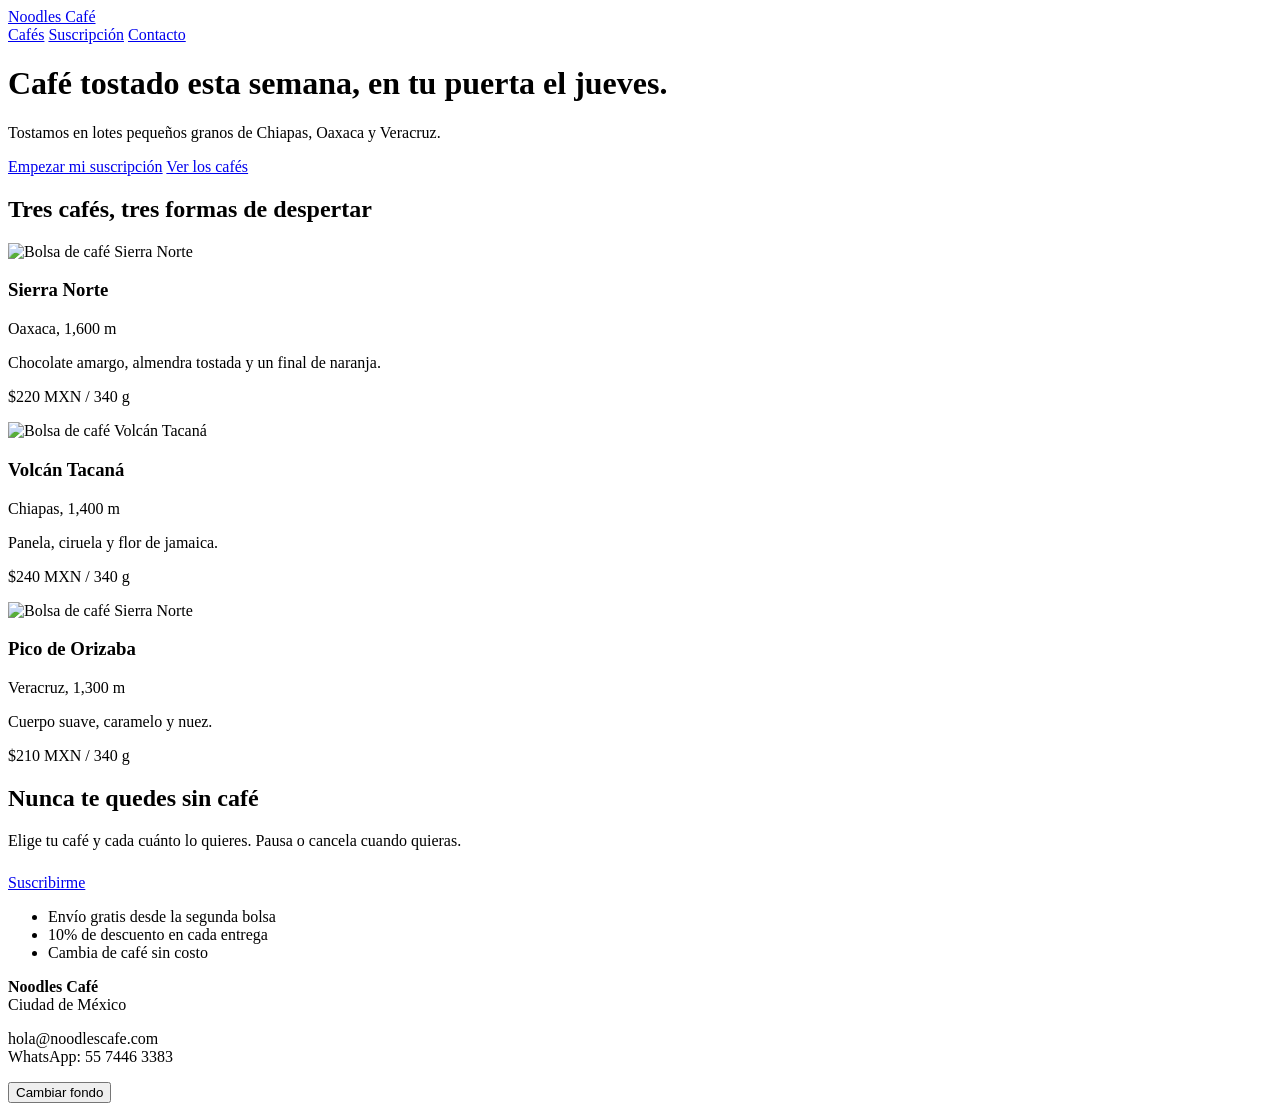
==== index.html @ 0515b0a8 "Add files via upload" ====
<!DOCTYPE html>
<html lang="es">
<head>
  <meta charset="UTF-8">
  <meta name="viewport" content="width=device-width, initial-scale=1">
  <title>Noodles Café</title>
  <!-- El orden importa: el último archivo gana si hay conflicto -->
  <link rel="stylesheet" href="css/base.css">
  <link rel="stylesheet" href="css/layout.css">
  <link rel="stylesheet" href="css/components.css">
  <link rel="stylesheet" href="css/responsive.css">
</head>
<body>
    <header>
  <div class="wrap">
    <a class="logo" href="#">Noodles Café</a>
    <nav aria-label="Principal">
      <a href="#cafes">Cafés</a>
      <a href="#suscripcion">Suscripción</a>
      <a href="#contacto">Contacto</a>
    </nav>
  </div>
</header>
<main>
  <div class="hero">
    <div class="wrap">
      <div>
        <h1>Café tostado esta semana, en tu puerta el jueves.</h1>
        <p>Tostamos en lotes pequeños granos de Chiapas, Oaxaca y Veracruz.</p>
        <a class="btn" href="#suscripcion">Empezar mi suscripción</a>
        <a class="btn ghost" href="#cafes">Ver los cafés</a>
      </div>
      <div class="bean" role="img" aria-label="Ilustración de un grano de café"></div>
    </div>
  </div>
    <section class="coffees" id="cafes">
    <div class="wrap">
      <h2>Tres cafés, tres formas de despertar</h2>
      <div class="grid">
        <article class="coffee">
          <img src="img/sierra-norte.jpg" alt="Bolsa de café Sierra Norte">
          <h3>Sierra Norte</h3>
          
          <p class="origin">Oaxaca, 1,600 m</p>
          <p>Chocolate amargo, almendra tostada y un final de naranja.</p>
          <p class="price">$220 MXN / 340 g</p>
        </article>
        <article class="coffee">
           <img src="img/volcan-tacana.jpg" alt="Bolsa de café Volcán Tacaná">
          <h3>Volcán Tacaná</h3>
          <p class="origin">Chiapas, 1,400 m</p>
          <p>Panela, ciruela y flor de jamaica.</p>
          <p class="price">$240 MXN / 340 g</p>
        </article>
        <article class="coffee">
           <img src="img/pico-orizaba.jpg" alt="Bolsa de café Sierra Norte">
          <h3>Pico de Orizaba</h3>
          <p class="origin">Veracruz, 1,300 m</p>
          <p>Cuerpo suave, caramelo y nuez.</p>
          <p class="price">$210 MXN / 340 g</p>
        </article>
      </div>
    </div>
  </section>
    <section class="subscribe" id="suscripcion">
    <div class="wrap">
      <div>
        <h2>Nunca te quedes sin café</h2>
        <p>Elige tu café y cada cuánto lo quieres. Pausa o cancela cuando quieras.</p>
        <p style="margin-top:1.5rem"><a class="btn" href="#contacto">Suscribirme</a></p>
      </div>
      <ul>
        <li>Envío gratis desde la segunda bolsa</li>
        <li>10% de descuento en cada entrega</li>
        <li>Cambia de café sin costo</li>
      </ul>
    </div>
  </section>
</main>
<footer id="contacto">
  <div class="wrap">
    <p><strong>Noodles Café</strong><br>Ciudad de México</p>
    <p>hola@noodlescafe.com<br>WhatsApp: 55 7446 3383</p>
  </div>
</footer>
<button id="modo">Cambiar fondo</button>

  <script src="js/main.js" defer></script>
</body>
</html>
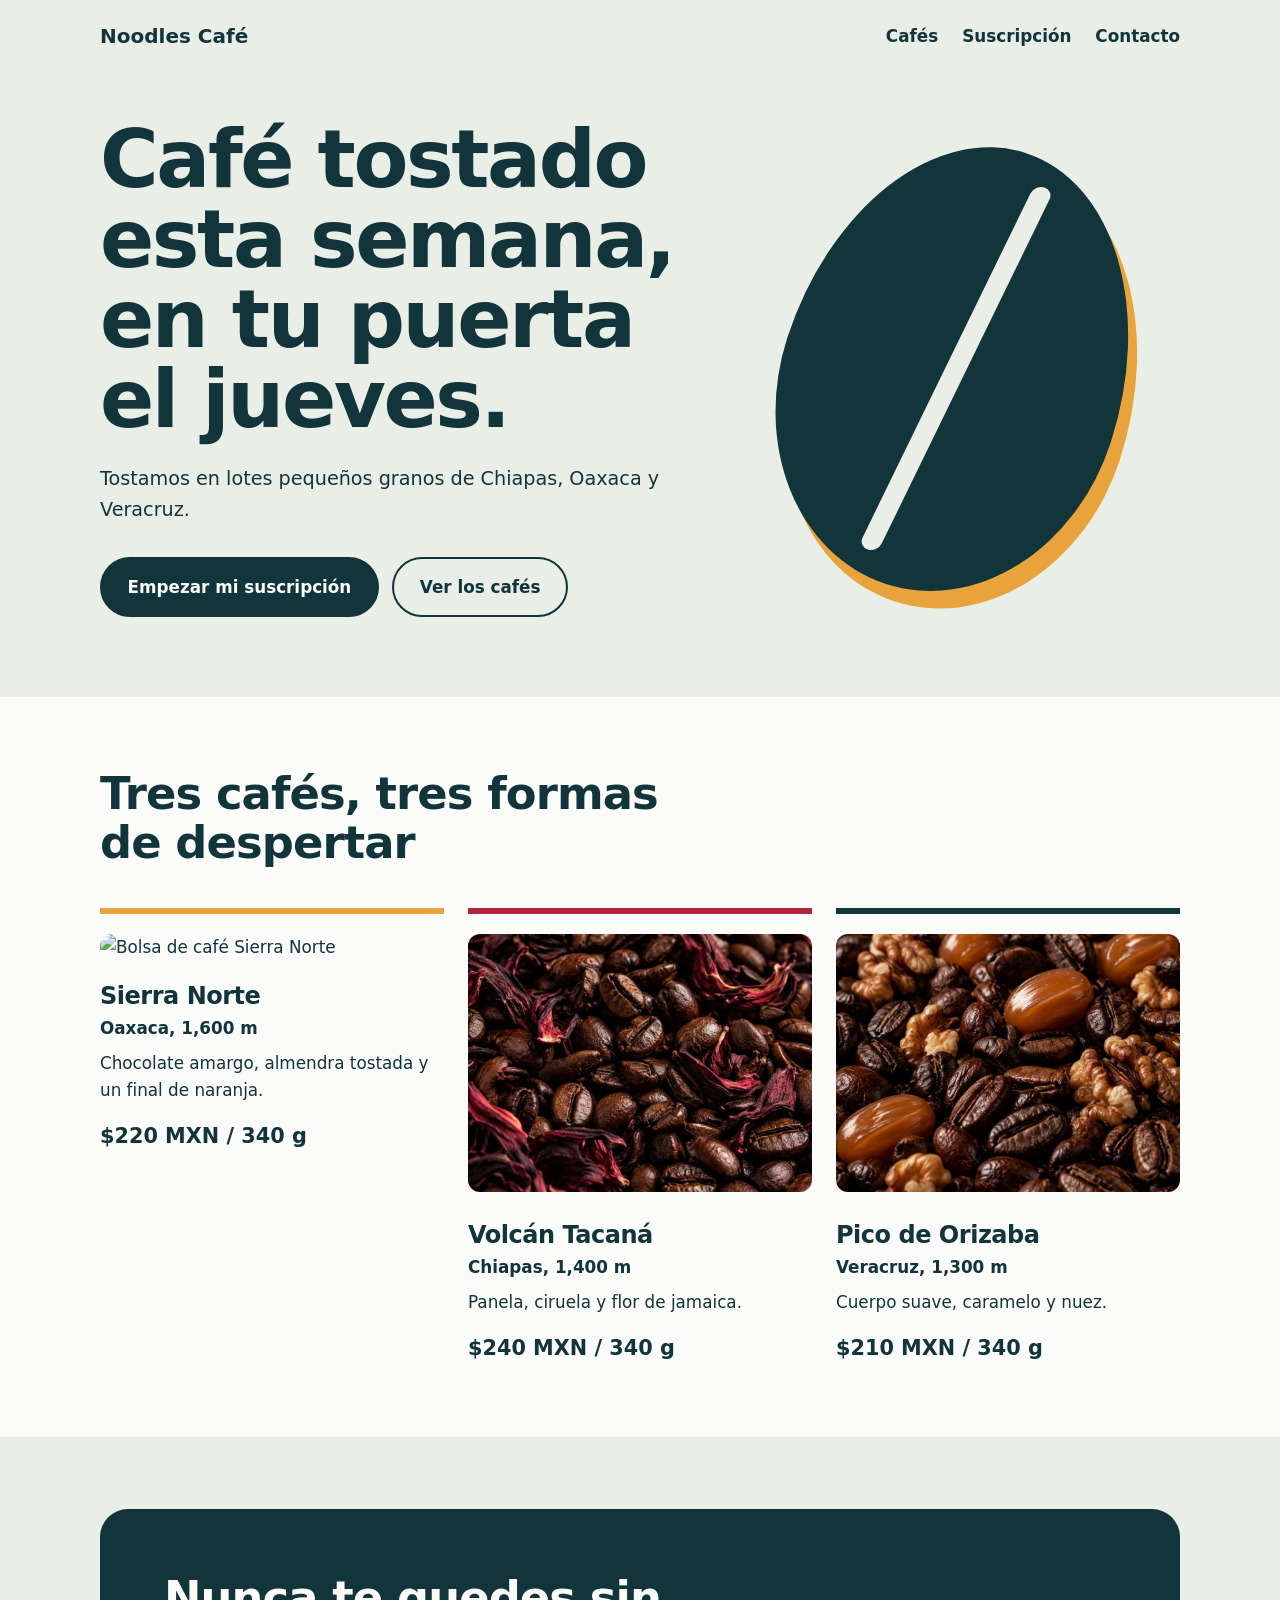
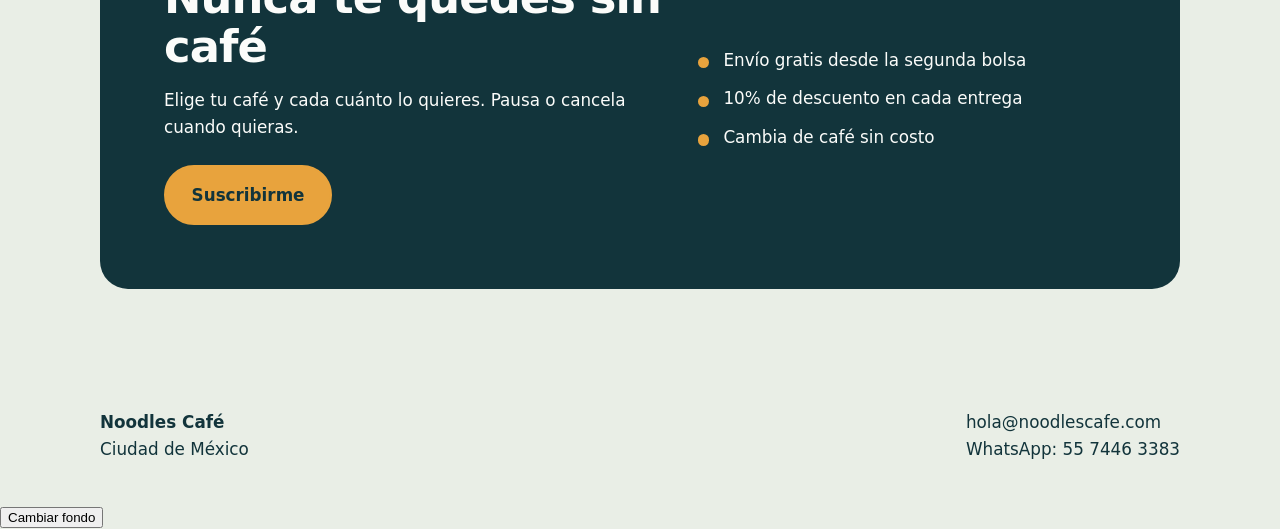
==== commit 70ac78bc: "Update index.html Editado por no poder agregar las carpetas" ====
--- a/index.html
+++ b/index.html
@@ -5,10 +5,10 @@
   <meta name="viewport" content="width=device-width, initial-scale=1">
   <title>Noodles Café</title>
   <!-- El orden importa: el último archivo gana si hay conflicto -->
-  <link rel="stylesheet" href="css/base.css">
-  <link rel="stylesheet" href="css/layout.css">
-  <link rel="stylesheet" href="css/components.css">
-  <link rel="stylesheet" href="css/responsive.css">
+  <link rel="stylesheet" href="base.css">
+  <link rel="stylesheet" href="layout.css">
+  <link rel="stylesheet" href="components.css">
+  <link rel="stylesheet" href="responsive.css">
 </head>
 <body>
     <header>
@@ -38,7 +38,7 @@
       <h2>Tres cafés, tres formas de despertar</h2>
       <div class="grid">
         <article class="coffee">
-          <img src="img/sierra-norte.jpg" alt="Bolsa de café Sierra Norte">
+          <img src="isierra-norte.jpg" alt="Bolsa de café Sierra Norte">
           <h3>Sierra Norte</h3>
           
           <p class="origin">Oaxaca, 1,600 m</p>
@@ -46,14 +46,14 @@
           <p class="price">$220 MXN / 340 g</p>
         </article>
         <article class="coffee">
-           <img src="img/volcan-tacana.jpg" alt="Bolsa de café Volcán Tacaná">
+           <img src="volcan-tacana.jpg" alt="Bolsa de café Volcán Tacaná">
           <h3>Volcán Tacaná</h3>
           <p class="origin">Chiapas, 1,400 m</p>
           <p>Panela, ciruela y flor de jamaica.</p>
           <p class="price">$240 MXN / 340 g</p>
         </article>
         <article class="coffee">
-           <img src="img/pico-orizaba.jpg" alt="Bolsa de café Sierra Norte">
+           <img src="pico-orizaba.jpg" alt="Bolsa de café Sierra Norte">
           <h3>Pico de Orizaba</h3>
           <p class="origin">Veracruz, 1,300 m</p>
           <p>Cuerpo suave, caramelo y nuez.</p>
@@ -85,6 +85,6 @@
 </footer>
 <button id="modo">Cambiar fondo</button>
 
-  <script src="js/main.js" defer></script>
+  <script src="main.js" defer></script>
 </body>
-</html>+</html>
--- a/base.css
+++ b/base.css
@@ -0,0 +1,24 @@
+/* ===== BASE: colores, tipografía y reglas generales ===== */
+:root {
+  --ink: 
+#12343b;
+  --paper: 
+#e9eee6;
+  --saffron: 
+#e8a33d;
+  --hibiscus: 
+#b3243b;
+  --white: 
+#fbfcfa;
+    --oscuro: #22190f;
+
+  --font: "Segoe UI", system-ui, sans-serif;
+}
+* { box-sizing: border-box; margin: 0; }
+html { scroll-behavior: smooth; }
+body { font-family: var(--font); background: var(--paper); color: var(--ink); line-height: 1.6; font-size: 1.05rem; }
+a { color: inherit; }
+:focus-visible { outline: 3px solid var(--hibiscus); outline-offset: 3px; }
+h1 { font-size: clamp(2.6rem, 7vw, 5rem); line-height: 1; font-weight: 800; letter-spacing: -0.03em; }
+h2 { font-size: clamp(1.9rem, 4vw, 2.8rem); line-height: 1.1; letter-spacing: -0.02em; margin-bottom: 2.5rem; max-width: 20ch; }
+body.oscuro { background: var(--oscuro); color: var(--white); }
--- a/layout.css
+++ b/layout.css
@@ -0,0 +1,24 @@
+/* ===== LAYOUT: estructura de cada sección ===== */
+.wrap { width: min(1080px, 100% - 2.5rem); margin-inline: auto; }
+
+/* Encabezado */
+header { padding: 1.25rem 0; }
+header .wrap { display: flex; justify-content: space-between; align-items: center; gap: 1rem; }
+.logo { font-weight: 800; font-size: 1.25rem; text-decoration: none; }
+nav { display: flex; gap: 1.5rem; }
+nav a { text-decoration: none; font-weight: 600; }
+nav a:hover { text-decoration: underline; text-underline-offset: 4px; }
+/* Portada */
+.hero { padding: 3rem 0 5rem; }
+.hero .wrap { display: grid; grid-template-columns: 1.3fr 1fr; gap: 3rem; align-items: center; }
+.hero p { margin: 1.5rem 0 2rem; max-width: 46ch; font-size: 1.2rem; }
+/* Secciones generales */
+section { padding: 4.5rem 0; }
+.coffees { background: var(--white); }
+.grid { display: grid; grid-template-columns: repeat(3, 1fr); gap: 1.5rem; }
+/* Suscripción */
+.subscribe .wrap { background: var(--ink); color: var(--white); border-radius: 28px; padding: clamp(2rem, 6vw, 4rem); display: grid; grid-template-columns: 1.2fr 1fr; gap: 2rem; align-items: center; }
+.subscribe h2 { margin-bottom: 1rem; }
+/* Pie de página */
+footer { padding: 3rem 0 2.5rem; }
+footer .wrap { display: flex; flex-wrap: wrap; justify-content: space-between; gap: 1rem; }
--- a/components.css
+++ b/components.css
@@ -0,0 +1,31 @@
+/* ===== COMPONENTES: piezas reutilizables ===== */
+
+/* Botones */
+.btn { display: inline-block; padding: 0.9rem 1.6rem; border-radius: 999px; background: var(--ink); color: var(--white); font-weight: 600; text-decoration: none; border: 2px solid var(--ink); }
+.btn:hover { background: var(--hibiscus); border-color: var(--hibiscus); }
+.btn.ghost { background: transparent; color: var(--ink); margin-left: 0.5rem; }
+.btn.ghost:hover { background: var(--ink); color: var(--white); border-color: var(--ink); }
+/* Tarjetas de café */
+.coffee { border-top: 6px solid var(--saffron); padding-top: 1.25rem; }
+.coffee:nth-child(2) { border-color: var(--hibiscus); }
+.coffee:nth-child(3) { border-color: var(--ink); }
+.coffee h3 { font-size: 1.5rem; letter-spacing: -0.02em; }
+.coffee .origin { font-weight: 600; margin-bottom: 0.5rem; }
+.coffee .price { margin-top: 1rem; font-weight: 800; font-size: 1.3rem; }
+/* Botón y lista dentro de la suscripción */
+.subscribe .btn { background: var(--saffron); border-color: var(--saffron); color: var(--ink); }
+.subscribe .btn:hover { background: var(--white); border-color: var(--white); }
+.subscribe ul { list-style: none; padding: 0; display: grid; gap: 0.75rem; }
+.subscribe li { padding-left: 1.6rem; position: relative; }
+.subscribe li::before { content: ""; position: absolute; left: 0; top: 0.6em; width: 0.7rem; height: 0.7rem; border-radius: 50%; background: var(--saffron); }
+/* Grano de café (hecho solo con CSS) */
+.bean { width: min(340px, 80%); aspect-ratio: 3 / 4; margin-inline: auto; background: var(--ink); border-radius: 50% 50% 50% 50% / 55% 55% 45% 45%; position: relative; transform: rotate(18deg); box-shadow: 14px 14px 0 var(--saffron); }
+.bean::after { content: ""; position: absolute; inset: 6% 47% 6% 47%; background: var(--paper); border-radius: 999px; transform: skewX(-8deg); }
+/* Imágenes de las tarjetas */
+.coffee img {
+  width: 100%;
+  aspect-ratio: 4 / 3;
+  object-fit: cover;
+  border-radius: 12px;
+  margin-bottom: 1rem;
+}
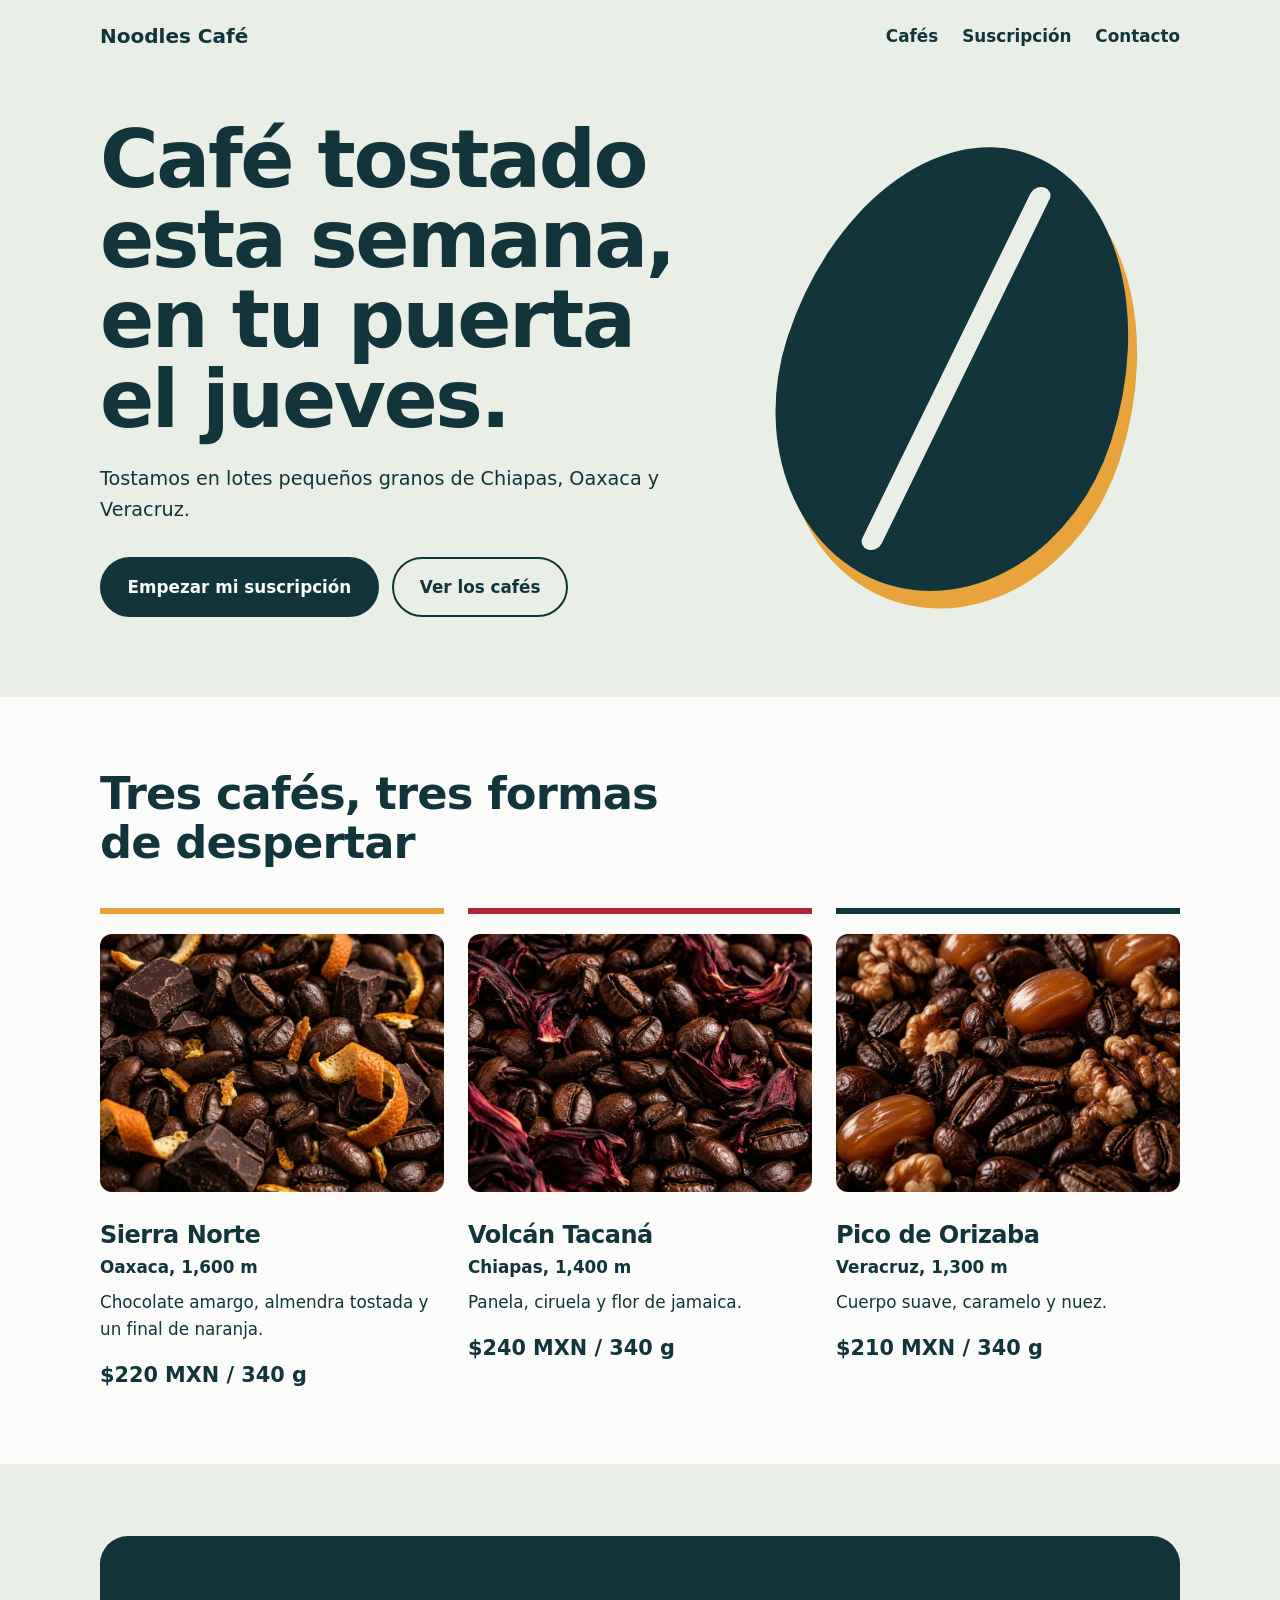
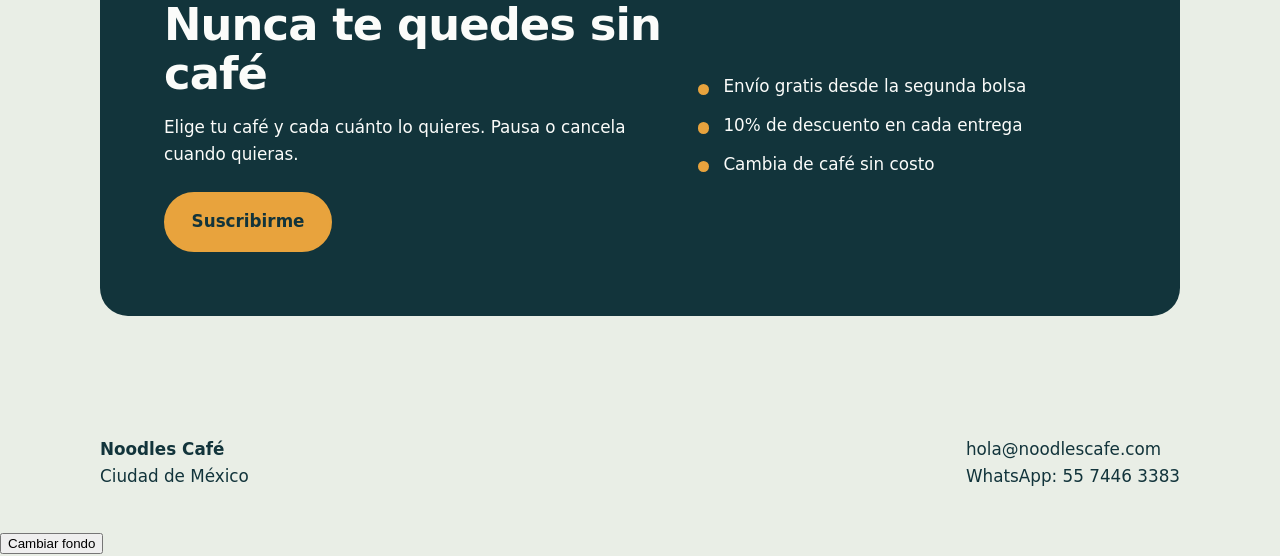
==== commit da031111: "Update index.html" ====
--- a/index.html
+++ b/index.html
@@ -38,7 +38,7 @@
       <h2>Tres cafés, tres formas de despertar</h2>
       <div class="grid">
         <article class="coffee">
-          <img src="isierra-norte.jpg" alt="Bolsa de café Sierra Norte">
+          <img src="sierra-norte.jpg" alt="Bolsa de café Sierra Norte">
           <h3>Sierra Norte</h3>
           
           <p class="origin">Oaxaca, 1,600 m</p>
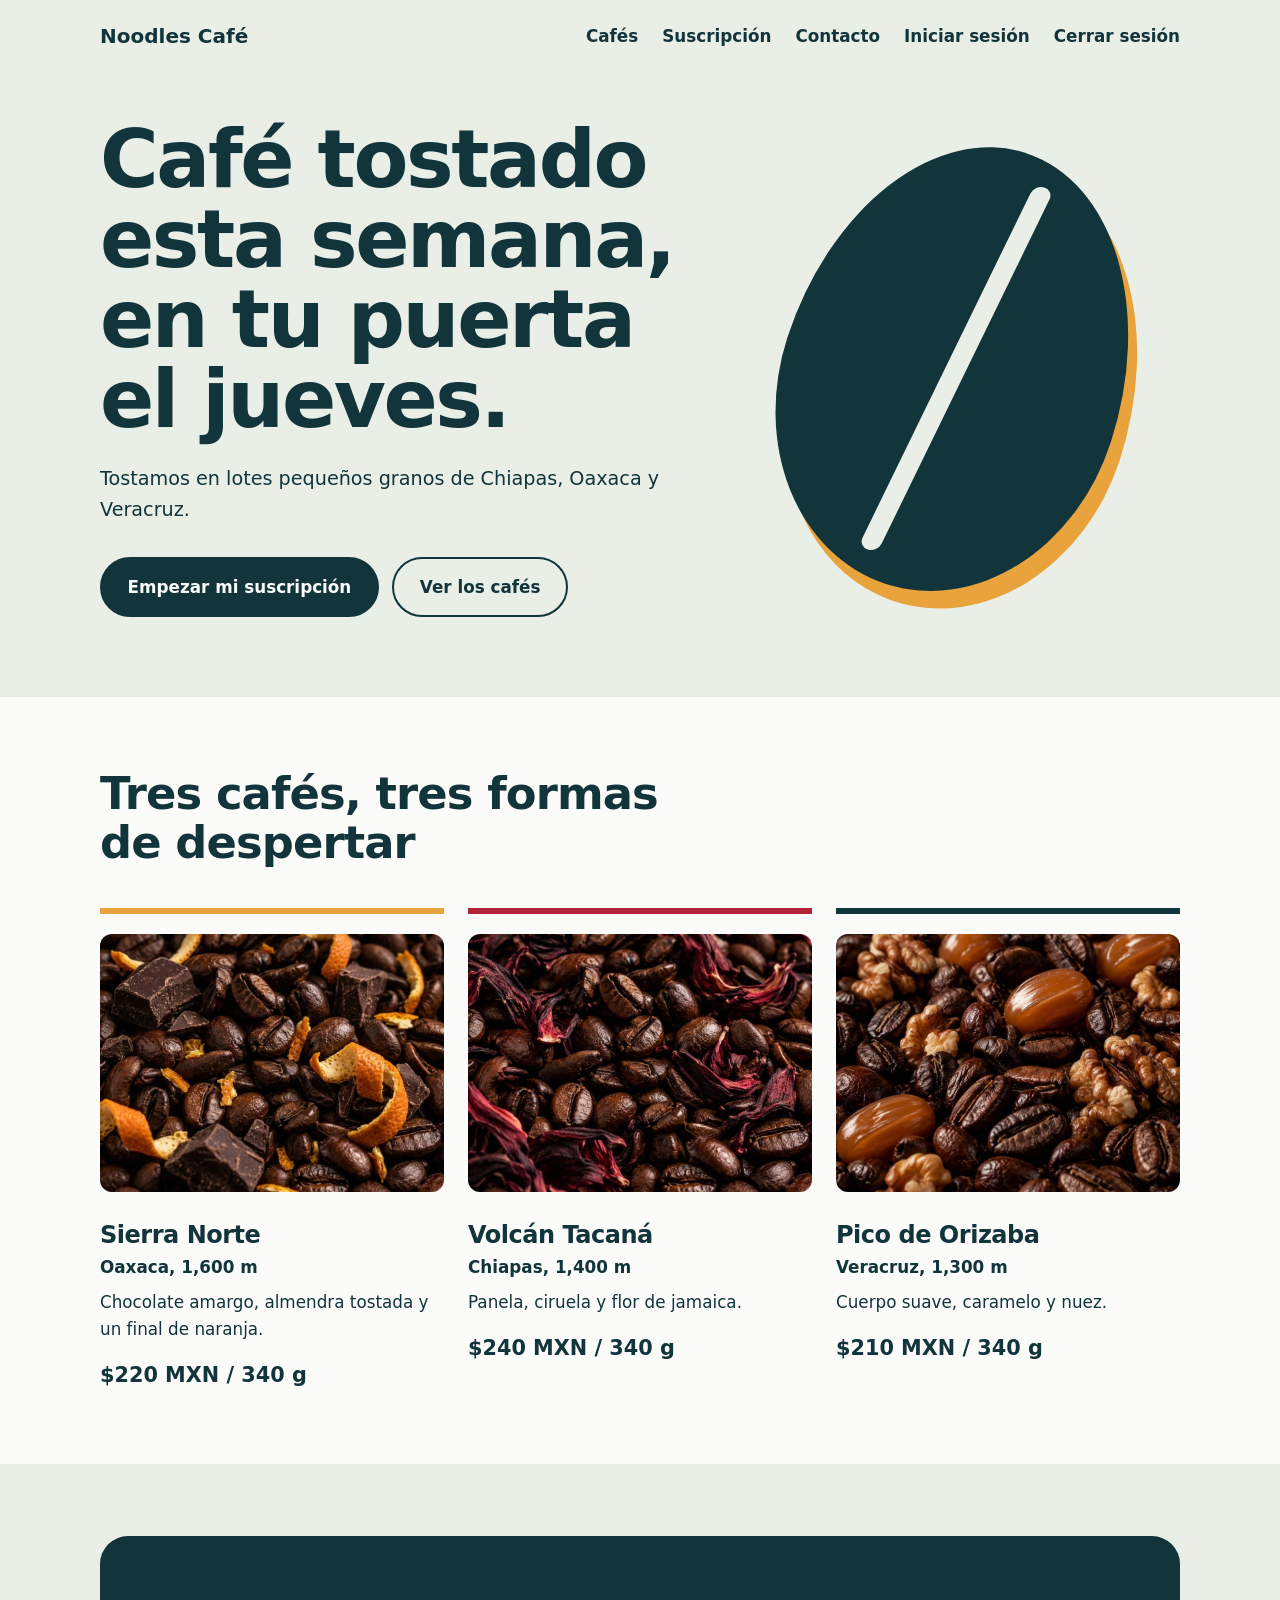
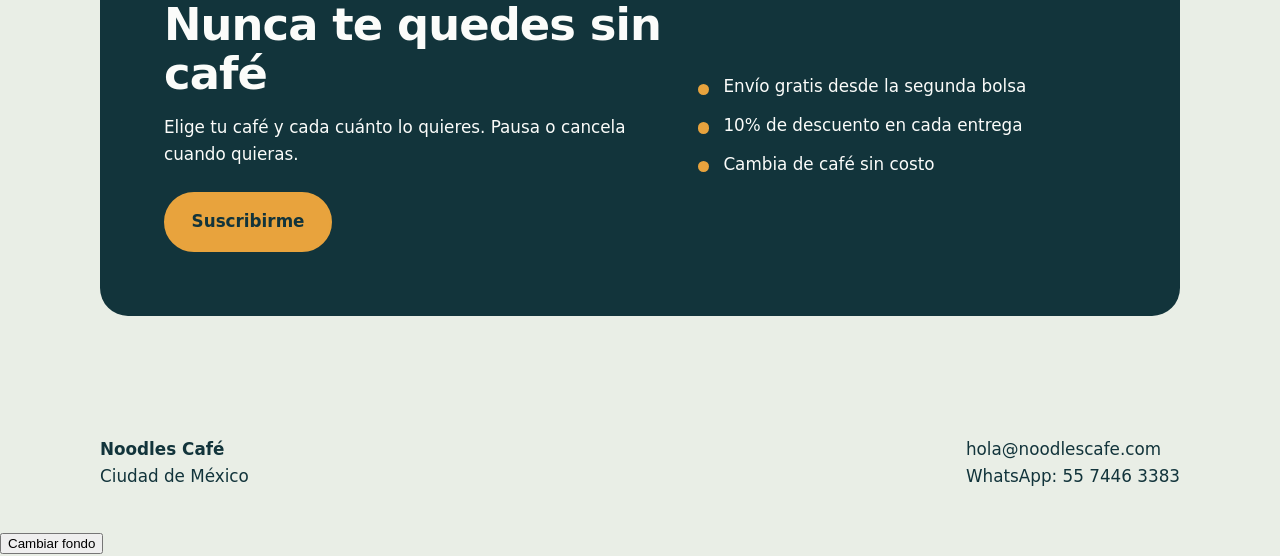
==== commit 08266658: "Update index.html" ====
--- a/index.html
+++ b/index.html
@@ -18,6 +18,8 @@
       <a href="#cafes">Cafés</a>
       <a href="#suscripcion">Suscripción</a>
       <a href="#contacto">Contacto</a>
+      <a href="login.html">Iniciar sesión</a>
+      <a href="login.html" id="salir">Cerrar sesión</a>
     </nav>
   </div>
 </header>
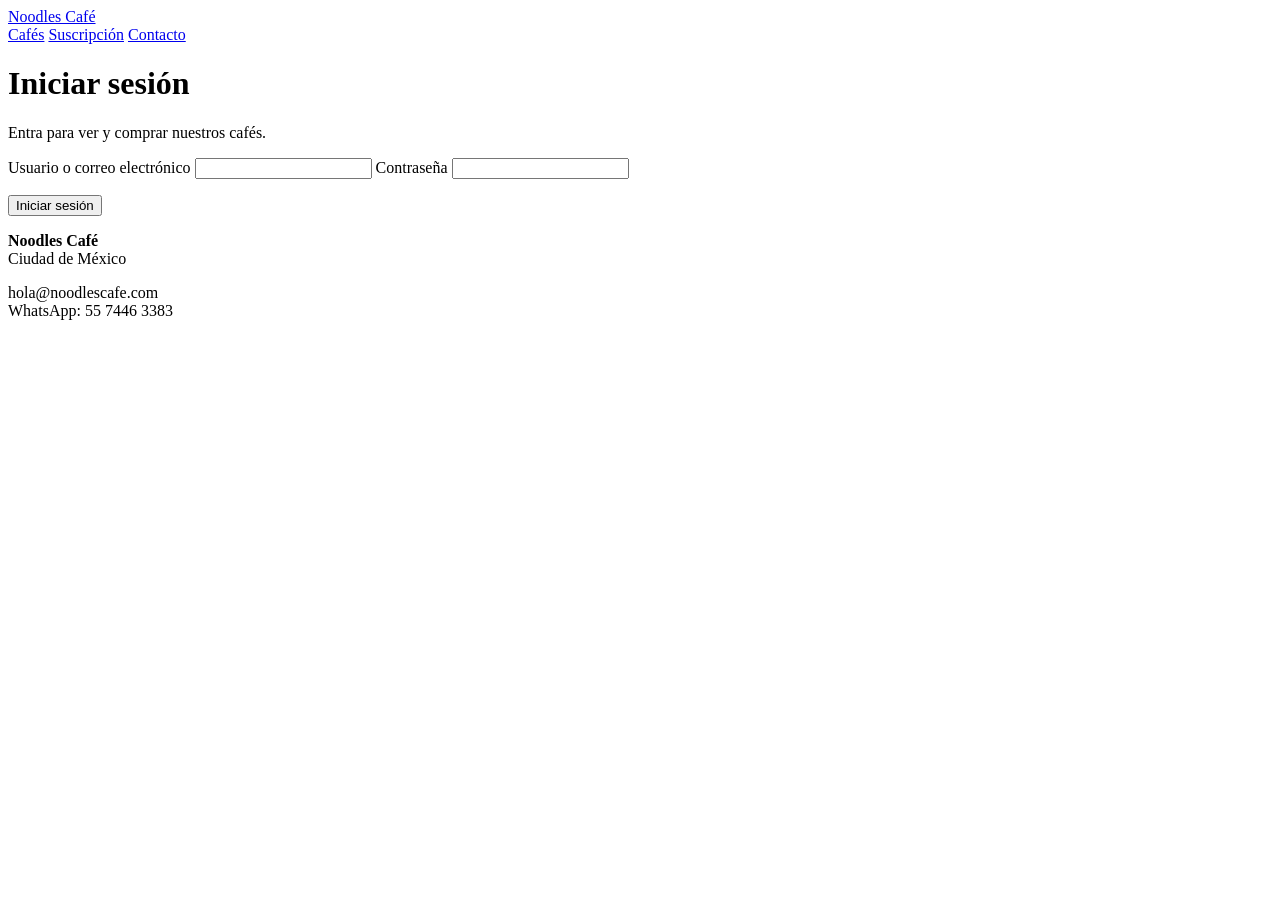
==== commit 71789846: "Rename index (1).html to index.html" ====
--- a/index.html
+++ b/index.html
@@ -1,92 +1,50 @@
-<!DOCTYPE html>
-<html lang="es">
-<head>
-  <meta charset="UTF-8">
-  <meta name="viewport" content="width=device-width, initial-scale=1">
-  <title>Noodles Café</title>
-  <!-- El orden importa: el último archivo gana si hay conflicto -->
-  <link rel="stylesheet" href="base.css">
-  <link rel="stylesheet" href="layout.css">
-  <link rel="stylesheet" href="components.css">
-  <link rel="stylesheet" href="responsive.css">
-</head>
-<body>
-    <header>
-  <div class="wrap">
-    <a class="logo" href="#">Noodles Café</a>
-    <nav aria-label="Principal">
-      <a href="#cafes">Cafés</a>
-      <a href="#suscripcion">Suscripción</a>
-      <a href="#contacto">Contacto</a>
-      <a href="login.html">Iniciar sesión</a>
-      <a href="login.html" id="salir">Cerrar sesión</a>
-    </nav>
-  </div>
-</header>
-<main>
-  <div class="hero">
-    <div class="wrap">
-      <div>
-        <h1>Café tostado esta semana, en tu puerta el jueves.</h1>
-        <p>Tostamos en lotes pequeños granos de Chiapas, Oaxaca y Veracruz.</p>
-        <a class="btn" href="#suscripcion">Empezar mi suscripción</a>
-        <a class="btn ghost" href="#cafes">Ver los cafés</a>
-      </div>
-      <div class="bean" role="img" aria-label="Ilustración de un grano de café"></div>
-    </div>
-  </div>
-    <section class="coffees" id="cafes">
-    <div class="wrap">
-      <h2>Tres cafés, tres formas de despertar</h2>
-      <div class="grid">
-        <article class="coffee">
-          <img src="sierra-norte.jpg" alt="Bolsa de café Sierra Norte">
-          <h3>Sierra Norte</h3>
-          
-          <p class="origin">Oaxaca, 1,600 m</p>
-          <p>Chocolate amargo, almendra tostada y un final de naranja.</p>
-          <p class="price">$220 MXN / 340 g</p>
-        </article>
-        <article class="coffee">
-           <img src="volcan-tacana.jpg" alt="Bolsa de café Volcán Tacaná">
-          <h3>Volcán Tacaná</h3>
-          <p class="origin">Chiapas, 1,400 m</p>
-          <p>Panela, ciruela y flor de jamaica.</p>
-          <p class="price">$240 MXN / 340 g</p>
-        </article>
-        <article class="coffee">
-           <img src="pico-orizaba.jpg" alt="Bolsa de café Sierra Norte">
-          <h3>Pico de Orizaba</h3>
-          <p class="origin">Veracruz, 1,300 m</p>
-          <p>Cuerpo suave, caramelo y nuez.</p>
-          <p class="price">$210 MXN / 340 g</p>
-        </article>
-      </div>
-    </div>
-  </section>
-    <section class="subscribe" id="suscripcion">
-    <div class="wrap">
-      <div>
-        <h2>Nunca te quedes sin café</h2>
-        <p>Elige tu café y cada cuánto lo quieres. Pausa o cancela cuando quieras.</p>
-        <p style="margin-top:1.5rem"><a class="btn" href="#contacto">Suscribirme</a></p>
-      </div>
-      <ul>
-        <li>Envío gratis desde la segunda bolsa</li>
-        <li>10% de descuento en cada entrega</li>
-        <li>Cambia de café sin costo</li>
-      </ul>
-    </div>
-  </section>
-</main>
-<footer id="contacto">
-  <div class="wrap">
-    <p><strong>Noodles Café</strong><br>Ciudad de México</p>
-    <p>hola@noodlescafe.com<br>WhatsApp: 55 7446 3383</p>
-  </div>
-</footer>
-<button id="modo">Cambiar fondo</button>
-
-  <script src="main.js" defer></script>
-</body>
-</html>
+<!DOCTYPE html>
+<html lang="es">
+<head>
+  <meta charset="UTF-8">
+  <meta name="viewport" content="width=device-width, initial-scale=1">
+  <title>Noodles Café | Iniciar sesión</title>
+  <link rel="stylesheet" href="css/base.css">
+  <link rel="stylesheet" href="css/layout.css">
+  <link rel="stylesheet" href="css/components.css">
+  <link rel="stylesheet" href="css/responsive.css">
+  <link rel="stylesheet" href="css/tienda.css">
+</head>
+<body>
+<header>
+  <div class="wrap">
+    <a class="logo" href="inicio.html">Noodles Café</a>
+    <nav aria-label="Principal">
+      <a href="inicio.html#cafes">Cafés</a>
+      <a href="inicio.html#suscripcion">Suscripción</a>
+      <a href="inicio.html#contacto">Contacto</a>
+    </nav>
+  </div>
+</header>
+
+<main class="login-page">
+  <div class="login-box">
+    <h1>Iniciar sesión</h1>
+    <p>Entra para ver y comprar nuestros cafés.</p>
+    <form id="loginForm" novalidate>
+      <label for="usuario">Usuario o correo electrónico</label>
+      <input id="usuario" type="text" autocomplete="username">
+
+      <label for="clave">Contraseña</label>
+      <input id="clave" type="password" autocomplete="current-password">
+
+      <p class="form-error" id="error" role="alert"></p>
+      <button class="btn" type="submit">Iniciar sesión</button>
+    </form>
+  </div>
+</main>
+
+<footer id="contacto">
+  <div class="wrap">
+    <p><strong>Noodles Café</strong><br>Ciudad de México</p>
+    <p>hola@noodlescafe.com<br>WhatsApp: 55 7446 3383</p>
+  </div>
+</footer>
+<script src="js/tienda.js" defer></script>
+</body>
+</html>
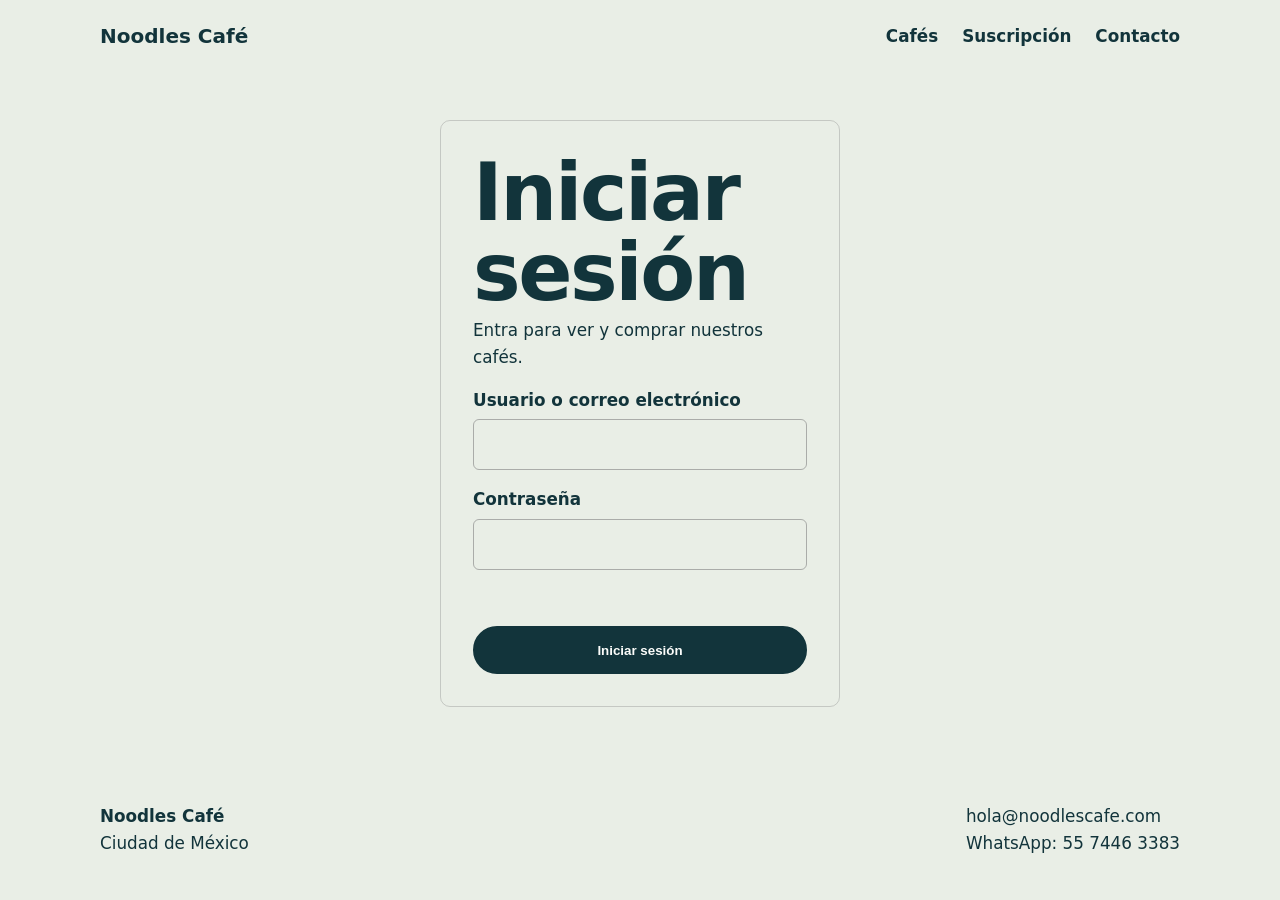
==== commit 4df86901: "Update index.html" ====
--- a/index.html
+++ b/index.html
@@ -4,11 +4,11 @@
   <meta charset="UTF-8">
   <meta name="viewport" content="width=device-width, initial-scale=1">
   <title>Noodles Café | Iniciar sesión</title>
-  <link rel="stylesheet" href="css/base.css">
-  <link rel="stylesheet" href="css/layout.css">
-  <link rel="stylesheet" href="css/components.css">
-  <link rel="stylesheet" href="css/responsive.css">
-  <link rel="stylesheet" href="css/tienda.css">
+  <link rel="stylesheet" href="base.css">
+  <link rel="stylesheet" href="layout.css">
+  <link rel="stylesheet" href="components.css">
+  <link rel="stylesheet" href="responsive.css">
+  <link rel="stylesheet" href="tienda.css">
 </head>
 <body>
 <header>
--- a/base.css
+++ b/base.css
@@ -0,0 +1,24 @@
+/* ===== BASE: colores, tipografía y reglas generales ===== */
+:root {
+  --ink: 
+#12343b;
+  --paper: 
+#e9eee6;
+  --saffron: 
+#e8a33d;
+  --hibiscus: 
+#b3243b;
+  --white: 
+#fbfcfa;
+    --oscuro: #22190f;
+
+  --font: "Segoe UI", system-ui, sans-serif;
+}
+* { box-sizing: border-box; margin: 0; }
+html { scroll-behavior: smooth; }
+body { font-family: var(--font); background: var(--paper); color: var(--ink); line-height: 1.6; font-size: 1.05rem; }
+a { color: inherit; }
+:focus-visible { outline: 3px solid var(--hibiscus); outline-offset: 3px; }
+h1 { font-size: clamp(2.6rem, 7vw, 5rem); line-height: 1; font-weight: 800; letter-spacing: -0.03em; }
+h2 { font-size: clamp(1.9rem, 4vw, 2.8rem); line-height: 1.1; letter-spacing: -0.02em; margin-bottom: 2.5rem; max-width: 20ch; }
+body.oscuro { background: var(--oscuro); color: var(--white); }
--- a/layout.css
+++ b/layout.css
@@ -0,0 +1,24 @@
+/* ===== LAYOUT: estructura de cada sección ===== */
+.wrap { width: min(1080px, 100% - 2.5rem); margin-inline: auto; }
+
+/* Encabezado */
+header { padding: 1.25rem 0; }
+header .wrap { display: flex; justify-content: space-between; align-items: center; gap: 1rem; }
+.logo { font-weight: 800; font-size: 1.25rem; text-decoration: none; }
+nav { display: flex; gap: 1.5rem; }
+nav a { text-decoration: none; font-weight: 600; }
+nav a:hover { text-decoration: underline; text-underline-offset: 4px; }
+/* Portada */
+.hero { padding: 3rem 0 5rem; }
+.hero .wrap { display: grid; grid-template-columns: 1.3fr 1fr; gap: 3rem; align-items: center; }
+.hero p { margin: 1.5rem 0 2rem; max-width: 46ch; font-size: 1.2rem; }
+/* Secciones generales */
+section { padding: 4.5rem 0; }
+.coffees { background: var(--white); }
+.grid { display: grid; grid-template-columns: repeat(3, 1fr); gap: 1.5rem; }
+/* Suscripción */
+.subscribe .wrap { background: var(--ink); color: var(--white); border-radius: 28px; padding: clamp(2rem, 6vw, 4rem); display: grid; grid-template-columns: 1.2fr 1fr; gap: 2rem; align-items: center; }
+.subscribe h2 { margin-bottom: 1rem; }
+/* Pie de página */
+footer { padding: 3rem 0 2.5rem; }
+footer .wrap { display: flex; flex-wrap: wrap; justify-content: space-between; gap: 1rem; }
--- a/components.css
+++ b/components.css
@@ -0,0 +1,31 @@
+/* ===== COMPONENTES: piezas reutilizables ===== */
+
+/* Botones */
+.btn { display: inline-block; padding: 0.9rem 1.6rem; border-radius: 999px; background: var(--ink); color: var(--white); font-weight: 600; text-decoration: none; border: 2px solid var(--ink); }
+.btn:hover { background: var(--hibiscus); border-color: var(--hibiscus); }
+.btn.ghost { background: transparent; color: var(--ink); margin-left: 0.5rem; }
+.btn.ghost:hover { background: var(--ink); color: var(--white); border-color: var(--ink); }
+/* Tarjetas de café */
+.coffee { border-top: 6px solid var(--saffron); padding-top: 1.25rem; }
+.coffee:nth-child(2) { border-color: var(--hibiscus); }
+.coffee:nth-child(3) { border-color: var(--ink); }
+.coffee h3 { font-size: 1.5rem; letter-spacing: -0.02em; }
+.coffee .origin { font-weight: 600; margin-bottom: 0.5rem; }
+.coffee .price { margin-top: 1rem; font-weight: 800; font-size: 1.3rem; }
+/* Botón y lista dentro de la suscripción */
+.subscribe .btn { background: var(--saffron); border-color: var(--saffron); color: var(--ink); }
+.subscribe .btn:hover { background: var(--white); border-color: var(--white); }
+.subscribe ul { list-style: none; padding: 0; display: grid; gap: 0.75rem; }
+.subscribe li { padding-left: 1.6rem; position: relative; }
+.subscribe li::before { content: ""; position: absolute; left: 0; top: 0.6em; width: 0.7rem; height: 0.7rem; border-radius: 50%; background: var(--saffron); }
+/* Grano de café (hecho solo con CSS) */
+.bean { width: min(340px, 80%); aspect-ratio: 3 / 4; margin-inline: auto; background: var(--ink); border-radius: 50% 50% 50% 50% / 55% 55% 45% 45%; position: relative; transform: rotate(18deg); box-shadow: 14px 14px 0 var(--saffron); }
+.bean::after { content: ""; position: absolute; inset: 6% 47% 6% 47%; background: var(--paper); border-radius: 999px; transform: skewX(-8deg); }
+/* Imágenes de las tarjetas */
+.coffee img {
+  width: 100%;
+  aspect-ratio: 4 / 3;
+  object-fit: cover;
+  border-radius: 12px;
+  margin-bottom: 1rem;
+}
--- a/tienda.css
+++ b/tienda.css
@@ -0,0 +1,22 @@
+/* Estilos para login.html y producto.html. Se carga al final para complementar tus archivos. */
+.login-page{min-height:60vh;display:grid;place-items:center;padding:3rem 1rem}
+.login-box{width:100%;max-width:400px;padding:2rem;border:1px solid rgba(128,128,128,.35);border-radius:10px}
+.login-box h1{margin:0 0 .25rem}
+.login-box p{margin:0 0 1rem}
+.login-box label{display:block;margin:1rem 0 .35rem;font-weight:600}
+.login-box input{width:100%;padding:.7rem;border:1px solid rgba(128,128,128,.6);border-radius:6px;font:inherit;background:transparent;color:inherit}
+.login-box input:focus,.btn:focus-visible{outline:3px solid currentColor;outline-offset:2px}
+.login-box .btn{width:100%;margin-top:1.25rem;cursor:pointer}
+.form-error{color:#b3261e;min-height:1.4em;margin:.75rem 0 0;font-size:.9rem}
+
+.producto-page{padding:3rem 1rem}
+.producto{display:grid;grid-template-columns:1fr 1fr;gap:2.5rem;align-items:start}
+.producto img{width:100%;height:auto;border-radius:10px}
+.producto h1{margin:0 0 .25rem}
+.producto .price{font-size:1.6rem;font-weight:700;margin:1rem 0}
+.producto h2{font-size:1.1rem;margin:1.5rem 0 .5rem}
+.caracteristicas{padding-left:1.2rem;margin:0 0 1.5rem}
+.caracteristicas li{margin:.4rem 0}
+.producto .btn{cursor:pointer}
+.aviso{min-height:1.4em;margin-top:.75rem;font-weight:600}
+@media (max-width:720px){.producto{grid-template-columns:1fr;gap:1.5rem}}
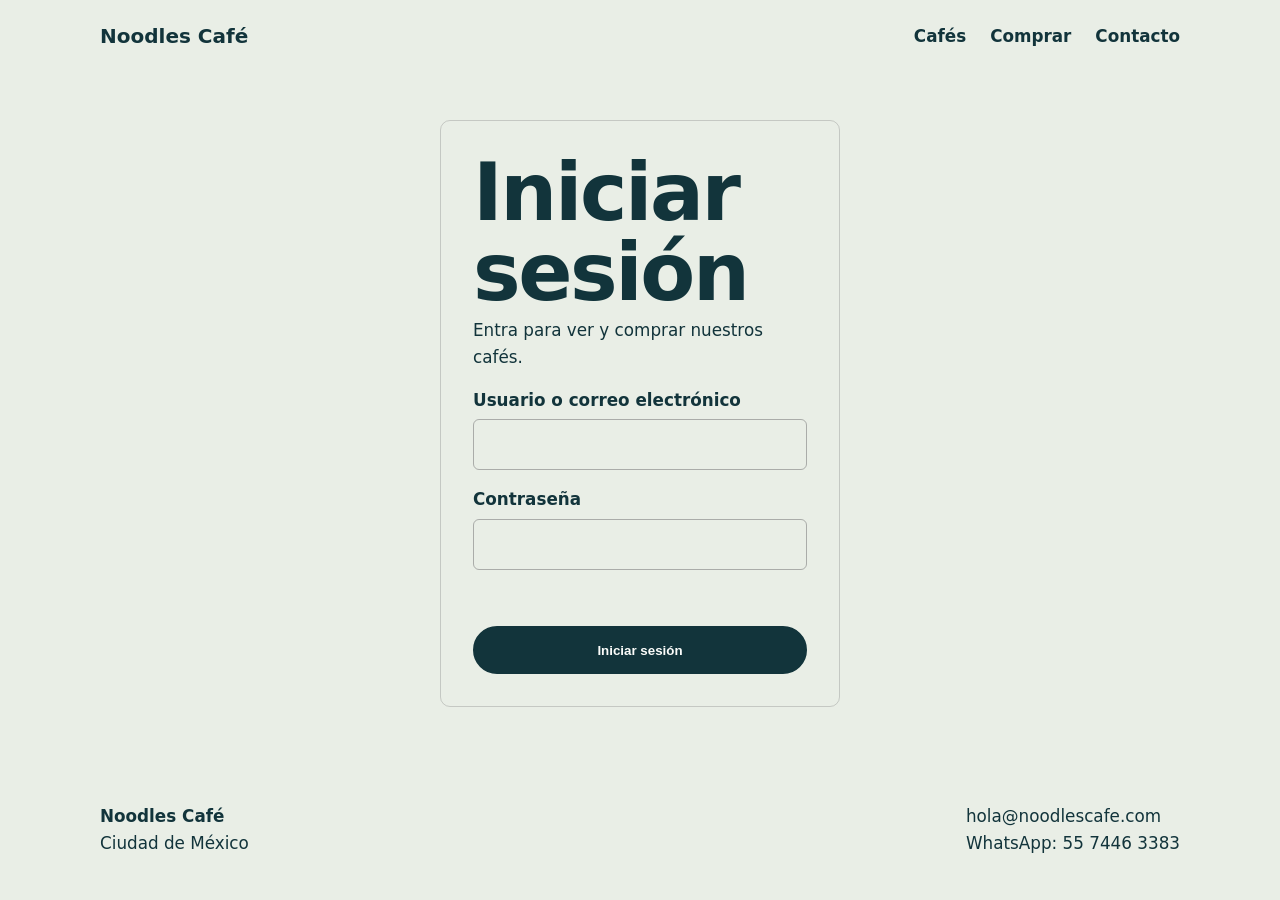
==== commit 717e20f5: "Update index.html" ====
--- a/index.html
+++ b/index.html
@@ -16,7 +16,7 @@
     <a class="logo" href="inicio.html">Noodles Café</a>
     <nav aria-label="Principal">
       <a href="inicio.html#cafes">Cafés</a>
-      <a href="inicio.html#suscripcion">Suscripción</a>
+      <a href="producto.html">Comprar</a>
       <a href="inicio.html#contacto">Contacto</a>
     </nav>
   </div>
@@ -45,6 +45,6 @@
     <p>hola@noodlescafe.com<br>WhatsApp: 55 7446 3383</p>
   </div>
 </footer>
-<script src="js/tienda.js" defer></script>
+<script src="tienda.js" defer></script>
 </body>
 </html>
